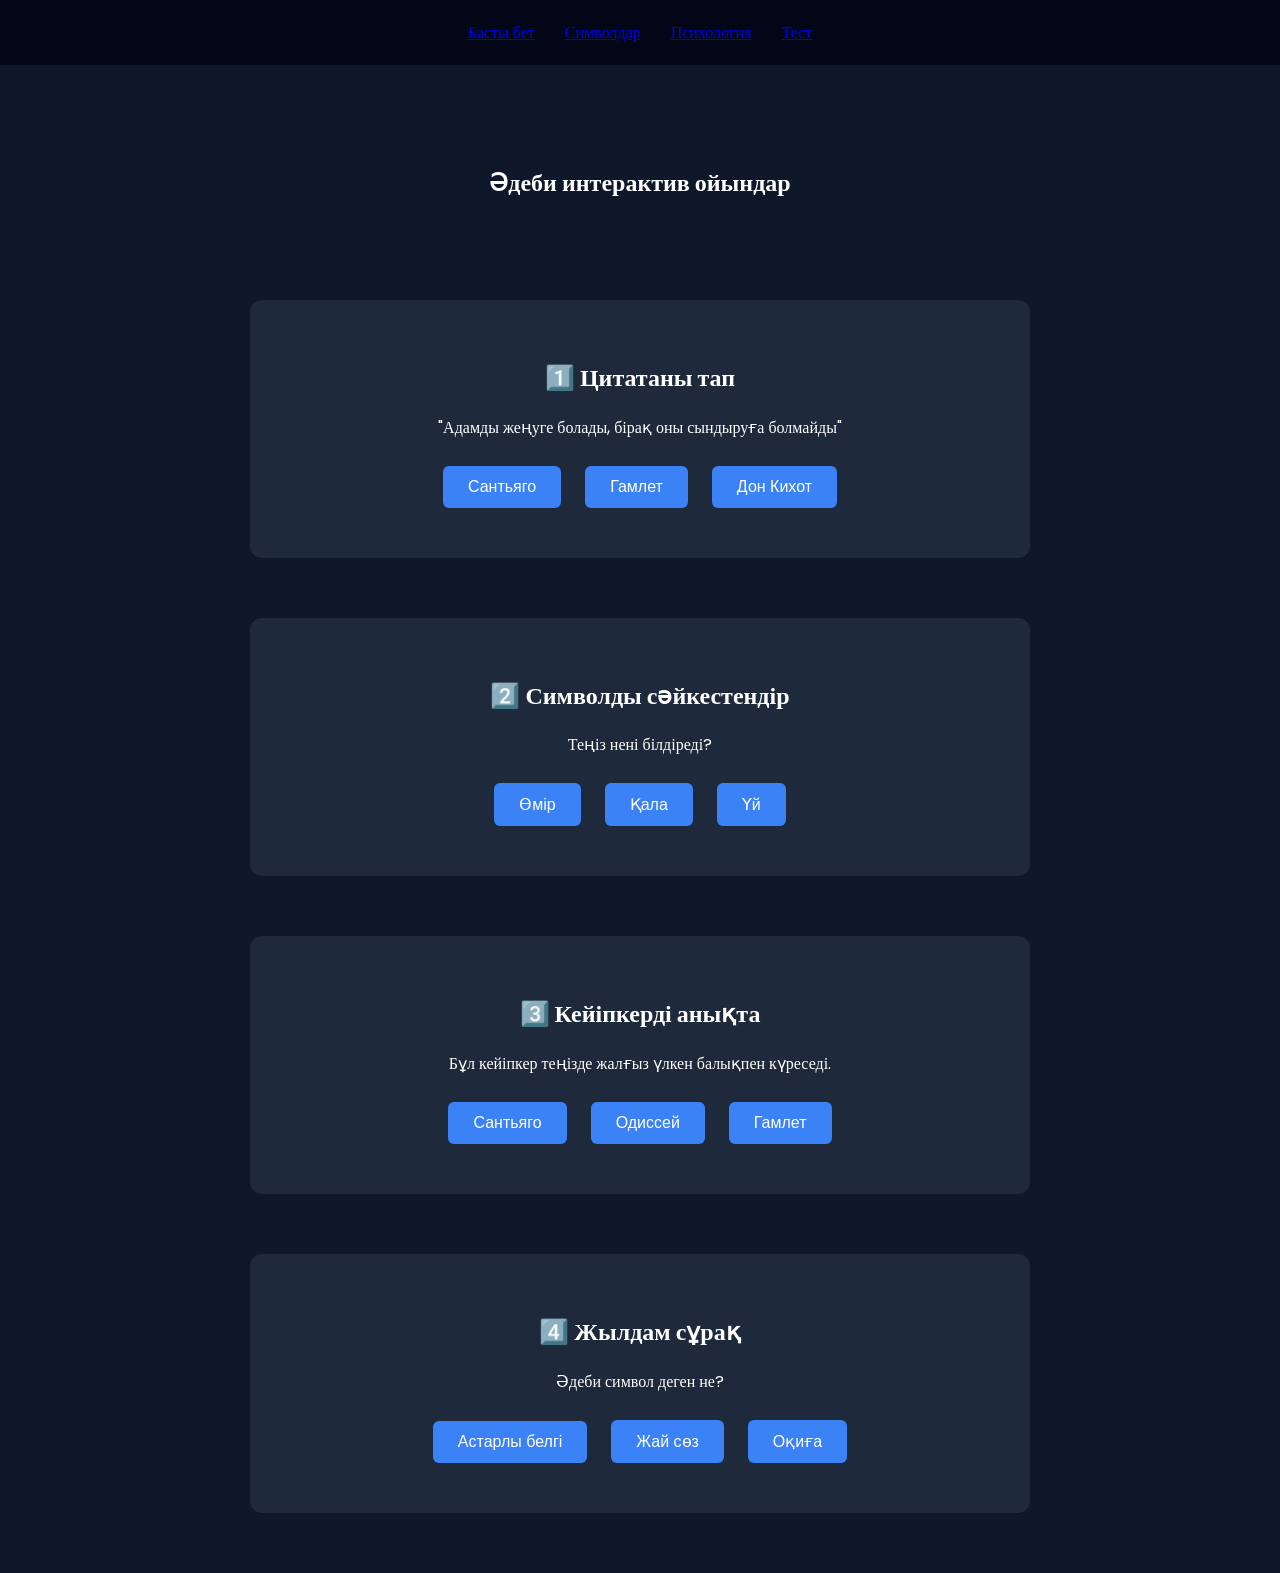
==== games.html @ 1e09ec5b "Create games.html" ====
<!DOCTYPE html>
<html lang="kk">

<head>

<meta charset="UTF-8">
<title>Әдеби ойындар</title>

<link href="https://fonts.googleapis.com/css2?family=Poppins:wght@300;500;700&display=swap" rel="stylesheet">

<style>

body{
font-family:Poppins;
background:#0f172a;
color:white;
margin:0;
text-align:center;
}

nav{
display:flex;
justify-content:center;
gap:30px;
padding:20px;
background:#020617;
}

section{
padding:80px 10%;
}

.game{
background:#1e293b;
padding:40px;
border-radius:12px;
max-width:700px;
margin:auto;
margin-bottom:60px;
}

button{
padding:12px 25px;
margin:10px;
border:none;
border-radius:6px;
background:#3b82f6;
color:white;
font-size:16px;
cursor:pointer;
}

button:hover{
background:#2563eb;
}

</style>

</head>

<body>

<nav>

<a href="index.html">Басты бет</a>
<a href="symbols.html">Символдар</a>
<a href="psychology.html">Психология</a>
<a href="quiz.html">Тест</a>

</nav>


<section>

<h1>Әдеби интерактив ойындар</h1>

</section>


<section class="game">

<h2>1️⃣ Цитатаны тап</h2>

<p>
"Адамды жеңуге болады, бірақ оны сындыруға болмайды"
</p>

<button onclick="alert('Дұрыс! Бұл Сантьяго')">Сантьяго</button>

<button onclick="alert('Қате')">Гамлет</button>

<button onclick="alert('Қате')">Дон Кихот</button>

</section>


<section class="game">

<h2>2️⃣ Символды сәйкестендір</h2>

<p>Теңіз нені білдіреді?</p>

<button onclick="alert('Дұрыс!')">Өмір</button>

<button onclick="alert('Қате')">Қала</button>

<button onclick="alert('Қате')">Үй</button>

</section>


<section class="game">

<h2>3️⃣ Кейіпкерді анықта</h2>

<p>
Бұл кейіпкер теңізде жалғыз үлкен балықпен күреседі.
</p>

<button onclick="alert('Дұрыс!')">Сантьяго</button>

<button onclick="alert('Қате')">Одиссей</button>

<button onclick="alert('Қате')">Гамлет</button>

</section>


<section class="game">

<h2>4️⃣ Жылдам сұрақ</h2>

<p>Әдеби символ деген не?</p>

<button onclick="alert('Дұрыс!')">Астарлы белгі</button>

<button onclick="alert('Қате')">Жай сөз</button>

<button onclick="alert('Қате')">Оқиға</button>

</section>


</body>
</html>
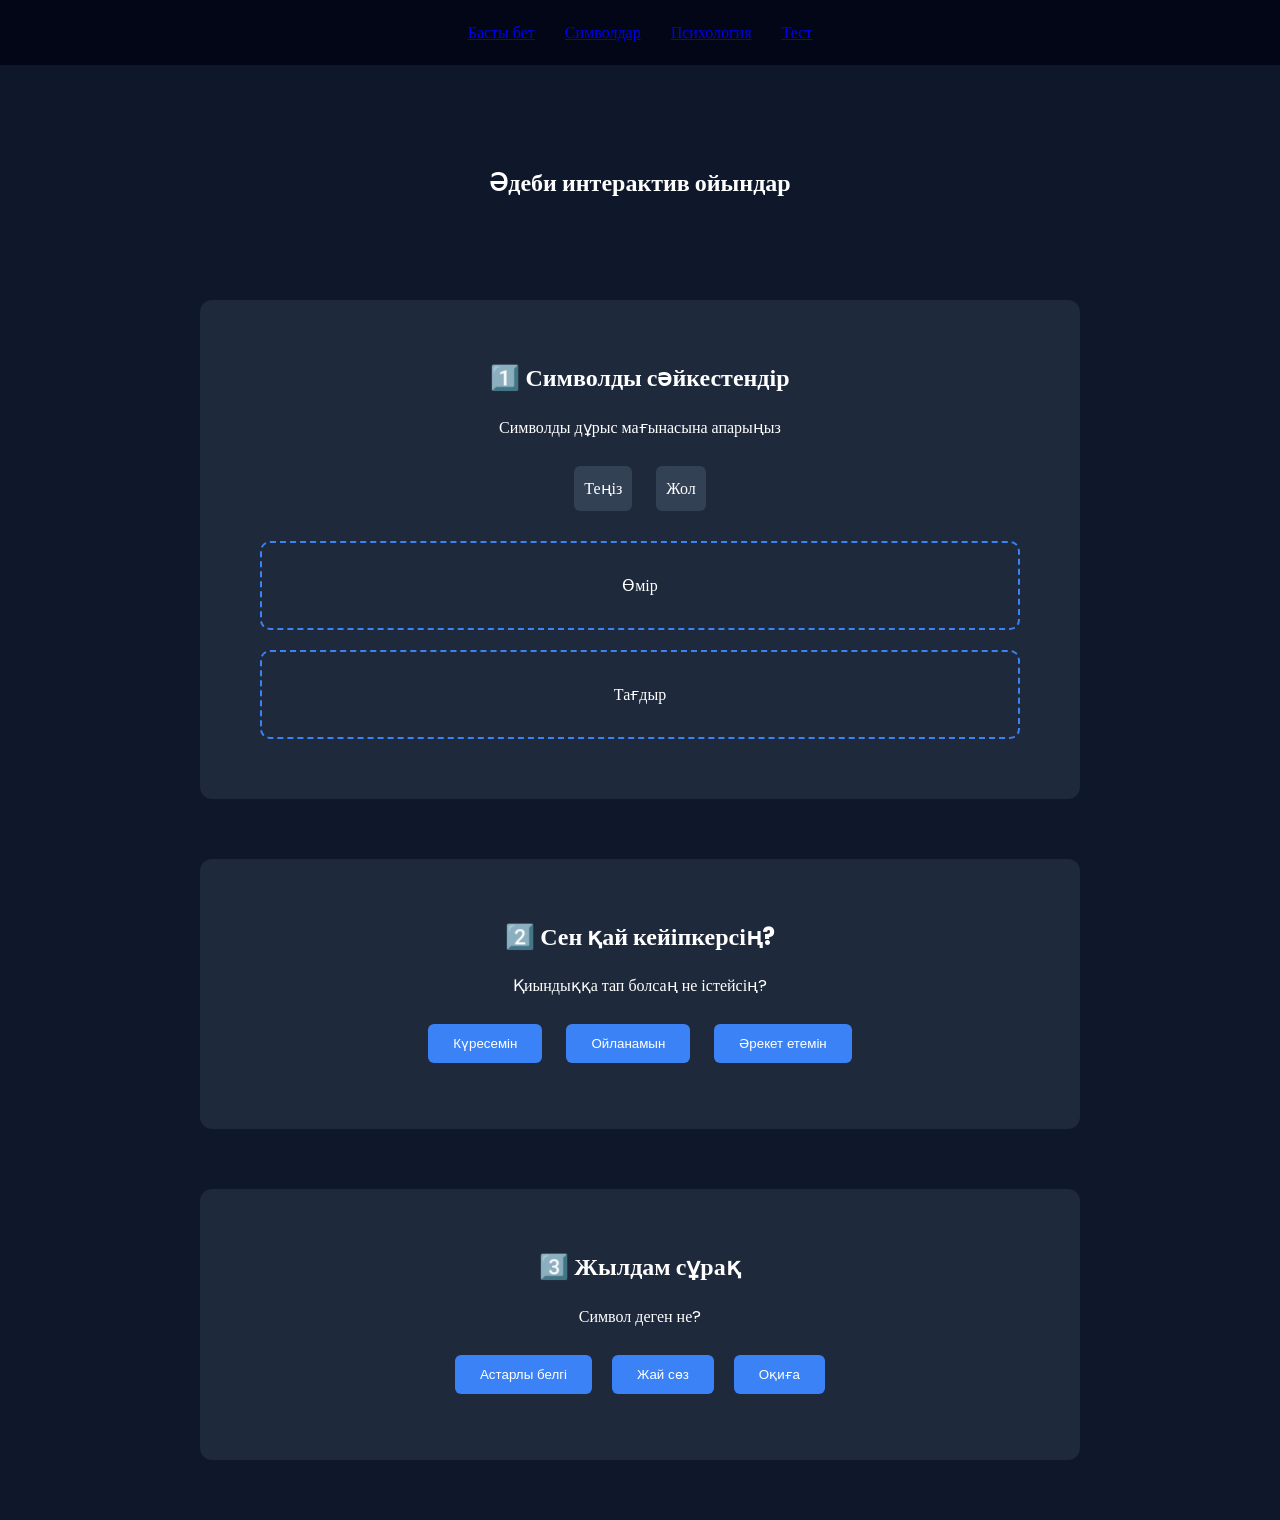
==== commit 1747b8c3: "Update games.html" ====
--- a/games.html
+++ b/games.html
@@ -34,7 +34,7 @@
 background:#1e293b;
 padding:40px;
 border-radius:12px;
-max-width:700px;
+max-width:800px;
 margin:auto;
 margin-bottom:60px;
 }
@@ -46,12 +46,27 @@
 border-radius:6px;
 background:#3b82f6;
 color:white;
-font-size:16px;
 cursor:pointer;
 }
 
 button:hover{
 background:#2563eb;
+}
+
+.dropzone{
+border:2px dashed #3b82f6;
+padding:30px;
+margin:20px;
+border-radius:10px;
+}
+
+.symbol{
+background:#334155;
+padding:10px;
+margin:10px;
+display:inline-block;
+cursor:grab;
+border-radius:6px;
 }
 
 </style>
@@ -69,77 +84,190 @@
 
 </nav>
 
-
 <section>
 
 <h1>Әдеби интерактив ойындар</h1>
 
 </section>
 
+<!-- DRAG DROP -->
 
 <section class="game">
 
-<h2>1️⃣ Цитатаны тап</h2>
-
-<p>
-"Адамды жеңуге болады, бірақ оны сындыруға болмайды"
-</p>
-
-<button onclick="alert('Дұрыс! Бұл Сантьяго')">Сантьяго</button>
-
-<button onclick="alert('Қате')">Гамлет</button>
-
-<button onclick="alert('Қате')">Дон Кихот</button>
-
-</section>
-
+<h2>1️⃣ Символды сәйкестендір</h2>
+
+<p>Символды дұрыс мағынасына апарыңыз</p>
+
+<div>
+
+<div class="symbol" draggable="true" ondragstart="drag(event)" id="sea">
+Теңіз
+</div>
+
+<div class="symbol" draggable="true" ondragstart="drag(event)" id="road">
+Жол
+</div>
+
+</div>
+
+<div class="dropzone" ondrop="drop(event)" ondragover="allowDrop(event)" id="life">
+Өмір
+</div>
+
+<div class="dropzone" ondrop="drop(event)" ondragover="allowDrop(event)" id="fate">
+Тағдыр
+</div>
+
+<p id="dragResult"></p>
+
+</section>
+
+<!-- ПСИХОЛОГИЯ ТЕСТ -->
 
 <section class="game">
 
-<h2>2️⃣ Символды сәйкестендір</h2>
-
-<p>Теңіз нені білдіреді?</p>
-
-<button onclick="alert('Дұрыс!')">Өмір</button>
-
-<button onclick="alert('Қате')">Қала</button>
-
-<button onclick="alert('Қате')">Үй</button>
-
-</section>
-
+<h2>2️⃣ Сен қай кейіпкерсің?</h2>
+
+<p>Қиындыққа тап болсаң не істейсің?</p>
+
+<button onclick="result('Сен Сантьяго типіндегі кейіпкерсің – табанды және батыл.')">
+Күресемін
+</button>
+
+<button onclick="result('Сен ойшыл кейіпкерсің – көп ойланатын тұлға.')">
+Ойланамын
+</button>
+
+<button onclick="result('Сен батыр кейіпкерсің – қиындықты жеңесің.')">
+Әрекет етемін
+</button>
+
+<p id="heroResult"></p>
+
+</section>
+
+<!-- ҰПАЙ ОЙЫНЫ -->
 
 <section class="game">
 
-<h2>3️⃣ Кейіпкерді анықта</h2>
-
-<p>
-Бұл кейіпкер теңізде жалғыз үлкен балықпен күреседі.
-</p>
-
-<button onclick="alert('Дұрыс!')">Сантьяго</button>
-
-<button onclick="alert('Қате')">Одиссей</button>
-
-<button onclick="alert('Қате')">Гамлет</button>
-
-</section>
-
-
-<section class="game">
-
-<h2>4️⃣ Жылдам сұрақ</h2>
-
-<p>Әдеби символ деген не?</p>
-
-<button onclick="alert('Дұрыс!')">Астарлы белгі</button>
-
-<button onclick="alert('Қате')">Жай сөз</button>
-
-<button onclick="alert('Қате')">Оқиға</button>
-
-</section>
-
+<h2>3️⃣ Жылдам сұрақ</h2>
+
+<p id="q"></p>
+
+<div id="answers"></div>
+
+<p id="score"></p>
+
+</section>
+
+<script>
+
+/* drag drop */
+
+function allowDrop(ev){
+ev.preventDefault();
+}
+
+function drag(ev){
+ev.dataTransfer.setData("text", ev.target.id);
+}
+
+function drop(ev){
+
+ev.preventDefault();
+
+let data = ev.dataTransfer.getData("text");
+
+let result=document.getElementById("dragResult");
+
+if(data==="sea" && ev.target.id==="life"){
+result.innerText="Дұрыс!";
+}
+
+else if(data==="road" && ev.target.id==="fate"){
+result.innerText="Дұрыс!";
+}
+
+else{
+result.innerText="Қате, қайта көріңіз.";
+}
+
+}
+
+/* психология */
+
+function result(text){
+document.getElementById("heroResult").innerText=text;
+}
+
+/* quiz game */
+
+const quiz=[
+
+{q:"Символ деген не?",a:["Астарлы белгі","Жай сөз","Оқиға"],c:0},
+
+{q:"Жол символы нені білдіреді?",a:["Тағдыр","Үй","Қала"],c:0},
+
+{q:"От символы?",a:["Күш","Су","Жол"],c:0}
+
+];
+
+let i=0;
+let score=0;
+
+function load(){
+
+let question=quiz[i];
+
+document.getElementById("q").innerText=question.q;
+
+let html="";
+
+question.a.forEach((a,index)=>{
+
+html+=`<button onclick="check(${index})">${a}</button>`;
+
+});
+
+document.getElementById("answers").innerHTML=html;
+
+}
+
+function check(x){
+
+if(x===quiz[i].c){
+
+score++;
+
+alert("Дұрыс");
+
+}else{
+
+alert("Қате");
+
+}
+
+i++;
+
+if(i>=quiz.length){
+
+document.getElementById("q").innerText="Ойын аяқталды";
+
+document.getElementById("score").innerText="Ұпай: "+score;
+
+document.getElementById("answers").innerHTML="";
+
+return;
+
+}
+
+load();
+
+}
+
+load();
+
+</script>
 
 </body>
 </html>
